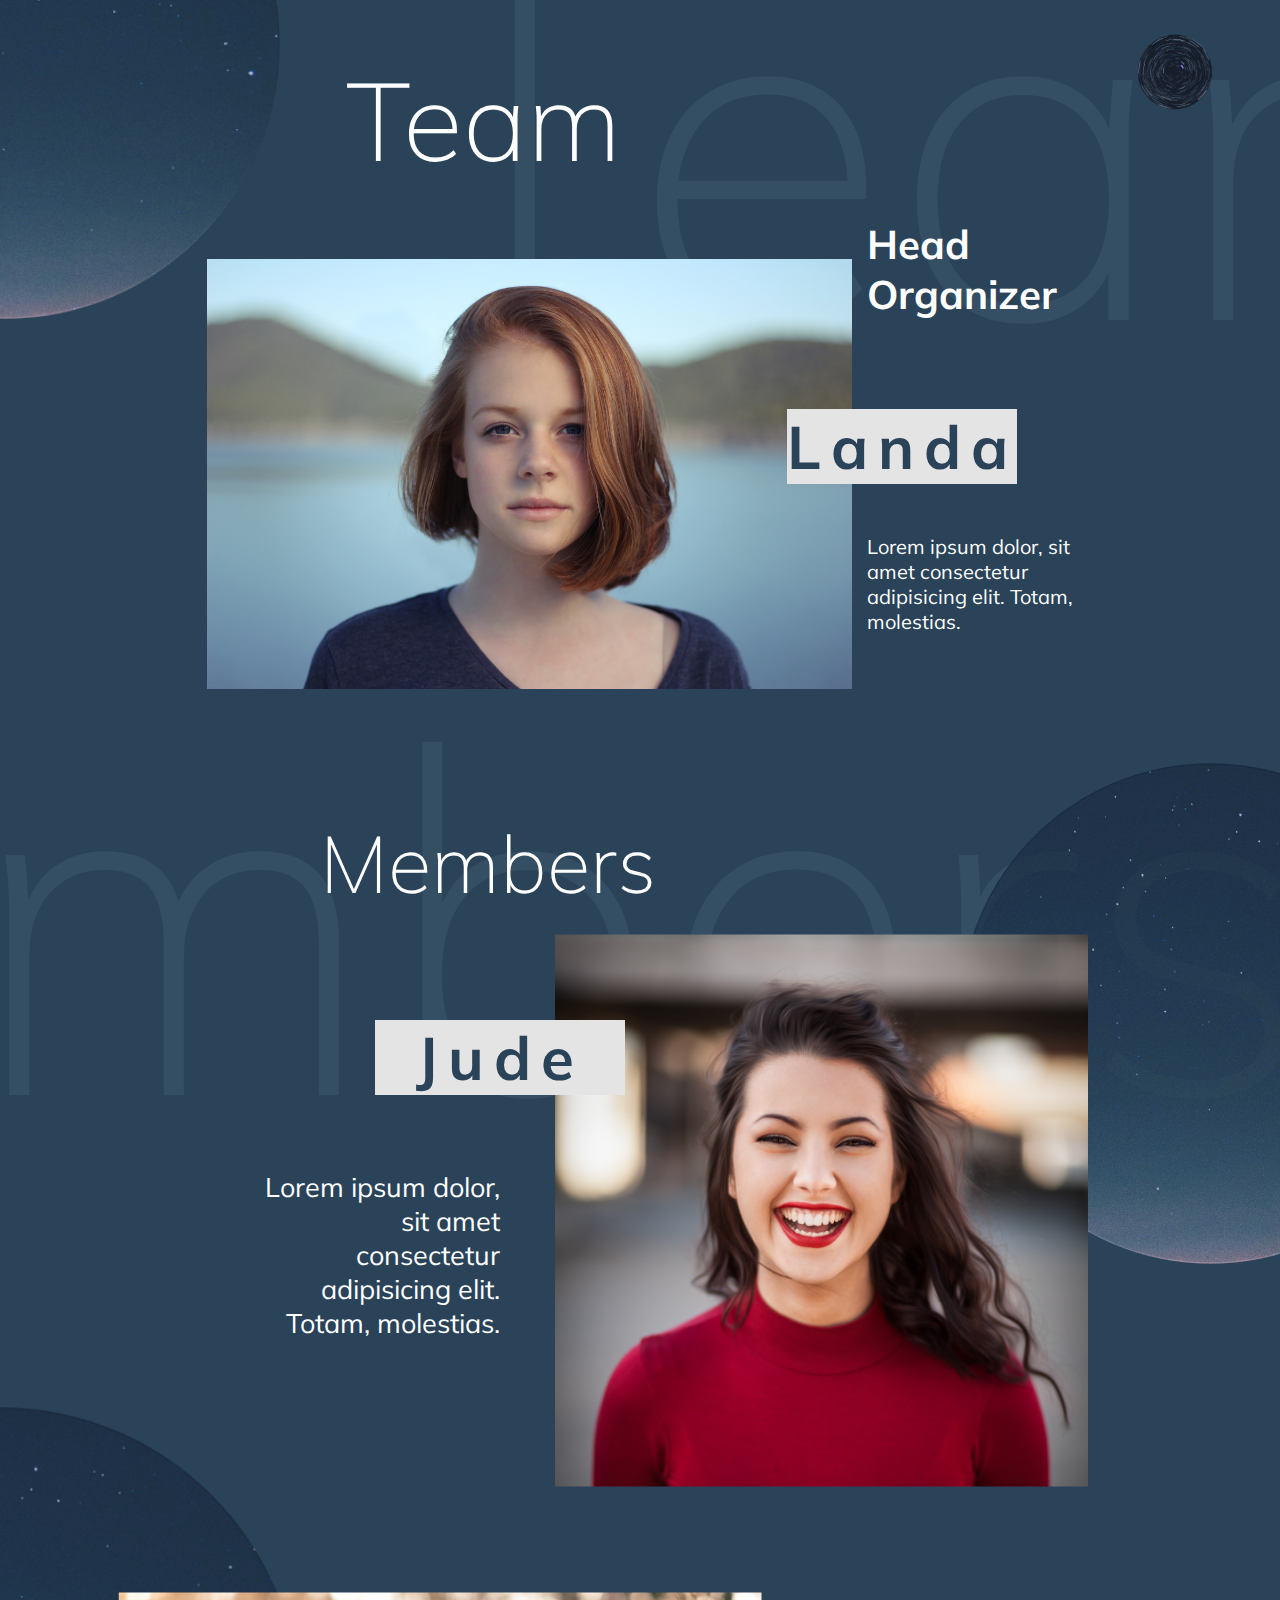
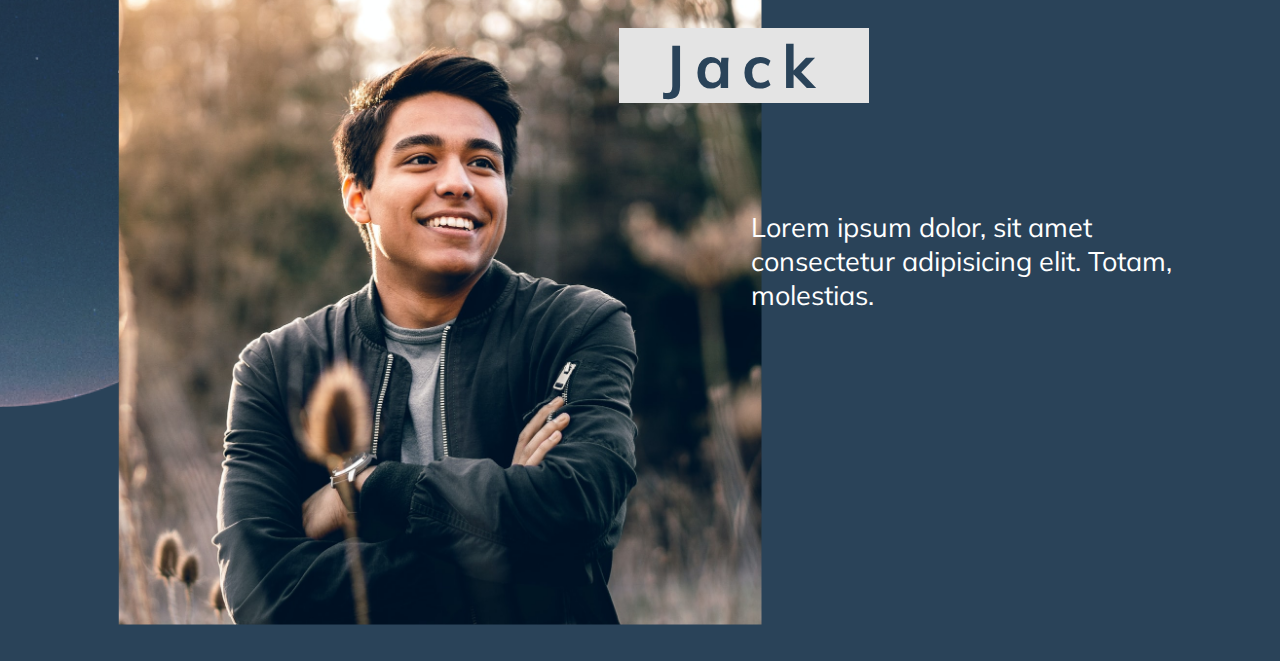
==== team.html @ 01e2f75c "home-page done without footer" ====
<!DOCTYPE html>
<html lang="en">

<head>
    <meta charset="UTF-8" />
    <meta name="viewport" content="width=device-width, initial-scale=1.0" />
    <title>Compass Crew</title>
    <link rel="stylesheet" href="./styles/styles.css" />
    <link
        href="https://fonts.googleapis.com/css2?family=Montserrat:wght@500&family=Muli:wght@300;400;500;700;800;900&display=swap"
        rel="stylesheet" />
</head>

<body>
    <div id="home">
        <div class="bg-home">
            <div class="menu">
                <a class="menu-icon"><img src="./images/icon.png" alt="" /></a>
                <nav class="nav-links">
                    <a href="index.html">
                        <h1>Compass Crew</h1>
                    </a>
                    <a href="#">
                        <ul>
                            Team
                        </ul>
                    </a>
                    <a href="#">
                        <ul>
                            Calendar
                        </ul>
                    </a>

                    <a href="#">
                        <ul>
                            About
                        </ul>
                    </a>

                    <a href="#">
                        <ul>
                            Join
                        </ul>
                    </a>
                </nav>
            </div>
            <div class="team">
                <div class="header">
                    <div class="over">
                        <div class="big-text">
                            <h1>Team</h1>
                        </div>
                    </div>

                    <div class="small-text">
                        <h2>Team</h2>
                    </div>
                    <div class="star-circle">
                        <img src="./images/star-circle.png" alt="" />
                    </div>
                </div>
                <div class="content">
                    <div class="portrait">
                        <img src="./images/portrait01.png" alt="" />
                    </div>
                    <div class="texts">
                        <div class="head-org">
                            <h1>Head Organizer</h1>
                        </div>
                        <div class="landa">
                            <h2>Landa</h2>
                        </div>
                        <div class="Lorem">
                            <p>
                                Lorem ipsum dolor, sit amet consectetur adipisicing elit.
                                Totam, molestias.
                            </p>
                        </div>
                    </div>
                </div>
            </div>

            <section class="members">
                <div class="over-mem">
                    <div class="mem-big-text">
                        <h1>
                            Members
                        </h1>
                    </div>
                </div>

                <div class="mem-small-text">
                    <h2>Members</h2>
                </div>
                <div class="starcircle">
                    <div class="star-circle-mem">
                        <img src="./images/star-circle.png" alt="" />
                    </div>
                </div>

                <div class="content-mem">
                    <div class="texts-mem">
                        <div class="jude">
                            <h2>Jude</h2>
                        </div>
                        <div class="Lorem-mem">
                            <p>
                                Lorem ipsum dolor, sit amet consectetur adipisicing elit.
                                Totam, molestias.
                            </p>
                        </div>
                    </div>
                    <div class="portrait-mem">
                        <img src="./images/portrait02.png" alt="" />
                    </div>
                </div>
            </section>

            <section id="members-2">
                <div class="starcircle-2">
                    <div class="star-circle-2">
                        <img src="./images/star-circle.png" alt="" />
                    </div>
                </div>

                <div class="content-mem-2">
                    <div class="portrait-mem-2">
                        <img src="./images/portrait03.png" alt="" />
                    </div>
                    <div class="texts-mem-2">
                        <div class="jack">
                            <h2>Jack</h2>
                        </div>
                        <div class="Lorem-mem-2">
                            <p>
                                Lorem ipsum dolor, sit amet consectetur adipisicing elit.
                                Totam, molestias.
                            </p>
                        </div>
                    </div>
                </div>
            </section>
        </div>
    </div>

    <script src="./js/main.js"></script>
</body>

</html>
---- styles/styles.css ----
* {
  margin: 0;
  padding: 0;
  -webkit-box-sizing: border-box;
          box-sizing: border-box;
}

#home-page {
  -webkit-transition: 0.5s;
  transition: 0.5s;
  position: relative;
  background: -webkit-gradient(linear, left top, left bottom, from(rgba(0, 0, 0, 0.3)), to(rgba(0, 0, 0, 0.5))), url(../images/bg.png);
  background: linear-gradient(rgba(0, 0, 0, 0.3), rgba(0, 0, 0, 0.5)), url(../images/bg.png);
  height: 100vh;
  width: auto;
  background-attachment: fixed;
  background-position: center;
  background-repeat: no-repeat;
  transition: 0.5s;
}

#home-page .container {
  display: -webkit-box;
  display: -ms-flexbox;
  display: flex;
  -webkit-box-orient: horizontal;
  -webkit-box-direction: normal;
      -ms-flex-direction: row;
          flex-direction: row;
  -webkit-box-pack: center;
      -ms-flex-pack: center;
          justify-content: center;
  -webkit-box-align: center;
      -ms-flex-align: center;
          align-items: center;
  position: relative;
  top: 30%;
  /*font-family: 'Muli',
sans-serif;
font-family: 'Montserrat',
sans-serif;*/
}

#home-page .container .nav-items {
  text-align: end;
  margin-right: 7%;
  line-height: 370%;
}

#home-page .container .nav-name {
  text-align: start;
  font-size: xx-large;
  margin-left: 7%;
}

#home-page .container .vl {
  border: 1px solid white;
  height: 250px;
  position: absolute;
  margin-left: -10px;
  border-radius: 100px;
}

#home-page .container h1 {
  color: white;
  font-family: "Muli", sans-serif;
  font-weight: 100;
  -webkit-transition: 0.5s;
  transition: 0.5s;
  letter-spacing: 4px;
}

#home-page .container h1:hover {
  color: black;
}

#home-page .container h2 {
  font-family: "Muli", sans-serif;
  font-weight: 100;
  width: 150px;
  letter-spacing: 5px;
  color: white;
  font-size: 60px;
}

#home-page .container a {
  text-decoration: none;
}

#home-page .container a:hover {
  color: white;
}

#home .menu a {
  text-decoration: none;
}

#home .menu-icon {
  display: -webkit-box;
  display: -ms-flexbox;
  display: flex;
  position: fixed;
  cursor: pointer;
  top: 8%;
  right: 5%;
  -webkit-transform: translate(-5%, -50%);
          transform: translate(-5%, -50%);
  z-index: 5;
}

#home .menu-icon img {
  height: 75px;
  width: auto;
  -webkit-transition: 0.5s;
  transition: 0.5s;
}

#home .menu-icon img:hover {
  height: 80px;
}

#home .nav-links {
  font-family: "Muli", sans-serif;
  position: fixed;
  display: -webkit-box;
  display: -ms-flexbox;
  display: flex;
  -webkit-box-pack: center;
      -ms-flex-pack: center;
          justify-content: center;
  -webkit-box-align: center;
      -ms-flex-align: center;
          align-items: center;
  text-align: center;
  background: white;
  height: 100vh;
  width: 100%;
  -webkit-box-orient: vertical;
  -webkit-box-direction: normal;
      -ms-flex-direction: column;
          flex-direction: column;
  -webkit-clip-path: circle(0px at 91% 10%);
          clip-path: circle(0px at 91% 10%);
  -webkit-transition: all 1s ease;
  transition: all 1s ease;
  z-index: 3;
}

#home .nav-links h1 {
  color: #3b3b3b;
  font-weight: 600;
  font-size: 50px;
  -webkit-transition: 0.5s;
  transition: 0.5s;
}

#home .nav-links h1:hover {
  color: black;
}

#home .nav-links ul {
  color: black;
  font-size: 30px;
  -webkit-transition: 0.5s;
  transition: 0.5s;
  text-decoration: underline;
}

#home .nav-links ul:hover {
  color: #818181;
  font-size: 35px;
}

#home .nav-links.open {
  z-index: 4;
  -webkit-clip-path: circle(1600px at 88% 10%);
          clip-path: circle(1600px at 88% 10%);
}

#home .bg-home {
  background-color: #2a4359;
  z-index: -9999999999;
}

#home .header {
  cursor: default;
}

#home .header .over .big-text {
  font-family: "Muli", sans-serif;
  position: absolute;
  overflow-x: hidden;
  left: 30%;
  right: 0;
  top: -18%;
  font-weight: 100;
  font-size: 240px;
  color: #344e63;
  pointer-events: none;
}

#home .header .over .big-text h1 {
  font-weight: 200;
}

#home .header .small-text {
  font-family: "Muli", sans-serif;
  position: relative;
  margin-left: 27%;
  top: 50px;
  color: white;
}

#home .header .small-text h2 {
  font-size: 110px;
  font-weight: 200;
  cursor: default;
}

#home .header .star-circle {
  position: absolute;
  margin-left: -270px;
  margin-top: -370px;
}

#home .header .star-circle img {
  height: 550px;
  width: auto;
}

#home .content {
  position: relative;
  display: -webkit-box;
  display: -ms-flexbox;
  display: flex;
  -webkit-box-orient: horizontal;
  -webkit-box-direction: normal;
      -ms-flex-direction: row;
          flex-direction: row;
  width: 70%;
  margin: 0 auto;
  margin-top: 120px;
  -webkit-box-pack: center;
      -ms-flex-pack: center;
          justify-content: center;
  -webkit-box-align: center;
      -ms-flex-align: center;
          align-items: center;
}

#home .content .portrait {
  padding: 0 15px;
}

#home .content .portrait img {
  height: 430px;
  width: auto;
}

#home .content .portrait .texts {
  padding: 0 15px;
}

#home .content .texts {
  font-family: "Muli", sans-serif;
  cursor: default;
}

#home .content .texts h1 {
  font-size: 40px;
  margin-top: -100px;
  color: #ffffff;
}

#home .content .texts h2 {
  margin-left: -80px;
  margin-top: 90px;
  margin-bottom: 50px;
  font-size: 60px;
  background-color: #e4e4e4;
  width: 230px;
  letter-spacing: 10px;
  color: #2a4359;
}

#home .content .texts p {
  font-size: 20px;
  color: #ffffff;
}

#home .members {
  cursor: default;
}

#home .members .mem-big-text {
  font-family: "Muli", sans-serif;
  position: absolute;
  overflow-x: hidden;
  left: -700px;
  font-weight: 100;
  font-size: 240px;
  color: #344e63;
  pointer-events: none;
  margin-top: -200px;
}

#home .members .mem-big-text h1 {
  font-weight: 200;
}

#home .members .mem-small-text {
  font-family: "Muli", sans-serif;
  position: absolute;
  margin-left: 25%;
  color: white;
}

#home .members .mem-small-text h2 {
  font-size: 80px;
  font-weight: 200;
}

#home .members .starcircle {
  position: relative;
}

#home .members .starcircle .star-circle-mem {
  position: absolute;
  overflow-x: hidden;
  left: 75%;
  right: 0;
  top: -50px;
}

#home .members .content-mem {
  position: relative;
  display: -webkit-box;
  display: -ms-flexbox;
  display: flex;
  -webkit-box-orient: horizontal;
  -webkit-box-direction: normal;
      -ms-flex-direction: row;
          flex-direction: row;
  width: 70%;
  margin: 0 auto;
  margin-top: 120px;
  -webkit-box-pack: center;
      -ms-flex-pack: center;
          justify-content: center;
  -webkit-box-align: center;
      -ms-flex-align: center;
          align-items: center;
}

#home .members .content-mem .portrait-mem {
  margin-top: 10%;
  z-index: 0;
}

#home .members .content-mem .portrait-mem img {
  height: 800px;
  width: auto;
  -webkit-clip-path: inset(4% 0 27% 0);
          clip-path: inset(4% 0 27% 0);
}

#home .members .content-mem .texts-mem {
  font-family: "Muli", sans-serif;
  text-align: right;
  z-index: 1;
}

#home .members .content-mem .texts-mem .jude {
  padding: 11% 0%;
}

#home .members .content-mem .texts-mem h2 {
  text-align: center;
  font-size: 60px;
  background-color: #e4e4e4;
  margin-right: -70px;
  margin-top: -200px;
  letter-spacing: 10px;
  color: #2a4359;
  float: right;
  width: 250px;
}

#home .members .content-mem .texts-mem p {
  font-size: 27px;
  color: #ffffff;
  padding-right: 15%;
  width: 80%;
  margin-top: -90px;
  float: right;
}

#home #members-2 {
  background-color: #2a4359;
}

#home #members-2 .starcircle-2 {
  position: relative;
}

#home #members-2 .starcircle-2 .star-circle-2 {
  position: absolute;
  overflow-x: hidden;
  margin-left: -300px;
  left: 0;
  margin-top: -300px;
}

#home #members-2 .starcircle-2 .star-circle-2 img {
  width: 600px;
  height: auto;
}

#home .content-mem-2 {
  position: relative;
  display: -webkit-box;
  display: -ms-flexbox;
  display: flex;
  -webkit-box-orient: horizontal;
  -webkit-box-direction: normal;
      -ms-flex-direction: row;
          flex-direction: row;
  width: auto;
  margin: 0 auto;
  -webkit-box-pack: center;
      -ms-flex-pack: center;
          justify-content: center;
  -webkit-box-align: center;
      -ms-flex-align: center;
          align-items: center;
}

#home .content-mem-2 .portrait-mem-2 {
  margin-top: -250px;
  z-index: 0;
  margin-left: -150px;
}

#home .content-mem-2 .portrait-mem-2 img {
  height: 800px;
  width: auto;
  -webkit-clip-path: inset(17% 22% 4% 23%);
          clip-path: inset(17% 22% 4% 23%);
}

#home .content-mem-2 .texts-mem-2 {
  font-family: "Muli", sans-serif;
  text-align: left;
  z-index: 1;
  margin-left: -400px;
  margin-top: -300px;
}

#home .content-mem-2 .texts-mem-2 .jack {
  padding: 11% 0%;
}

#home .content-mem-2 .texts-mem-2 h2 {
  text-align: center;
  font-size: 60px;
  background-color: #e4e4e4;
  margin-right: -70px;
  margin-top: -200px;
  letter-spacing: 10px;
  color: #2a4359;
  float: left;
  width: 250px;
}

#home .content-mem-2 .texts-mem-2 p {
  font-size: 27px;
  color: #ffffff;
  padding-right: 15%;
  width: 80%;
  margin-top: -90px;
  float: right;
}
/*# sourceMappingURL=styles.css.map */
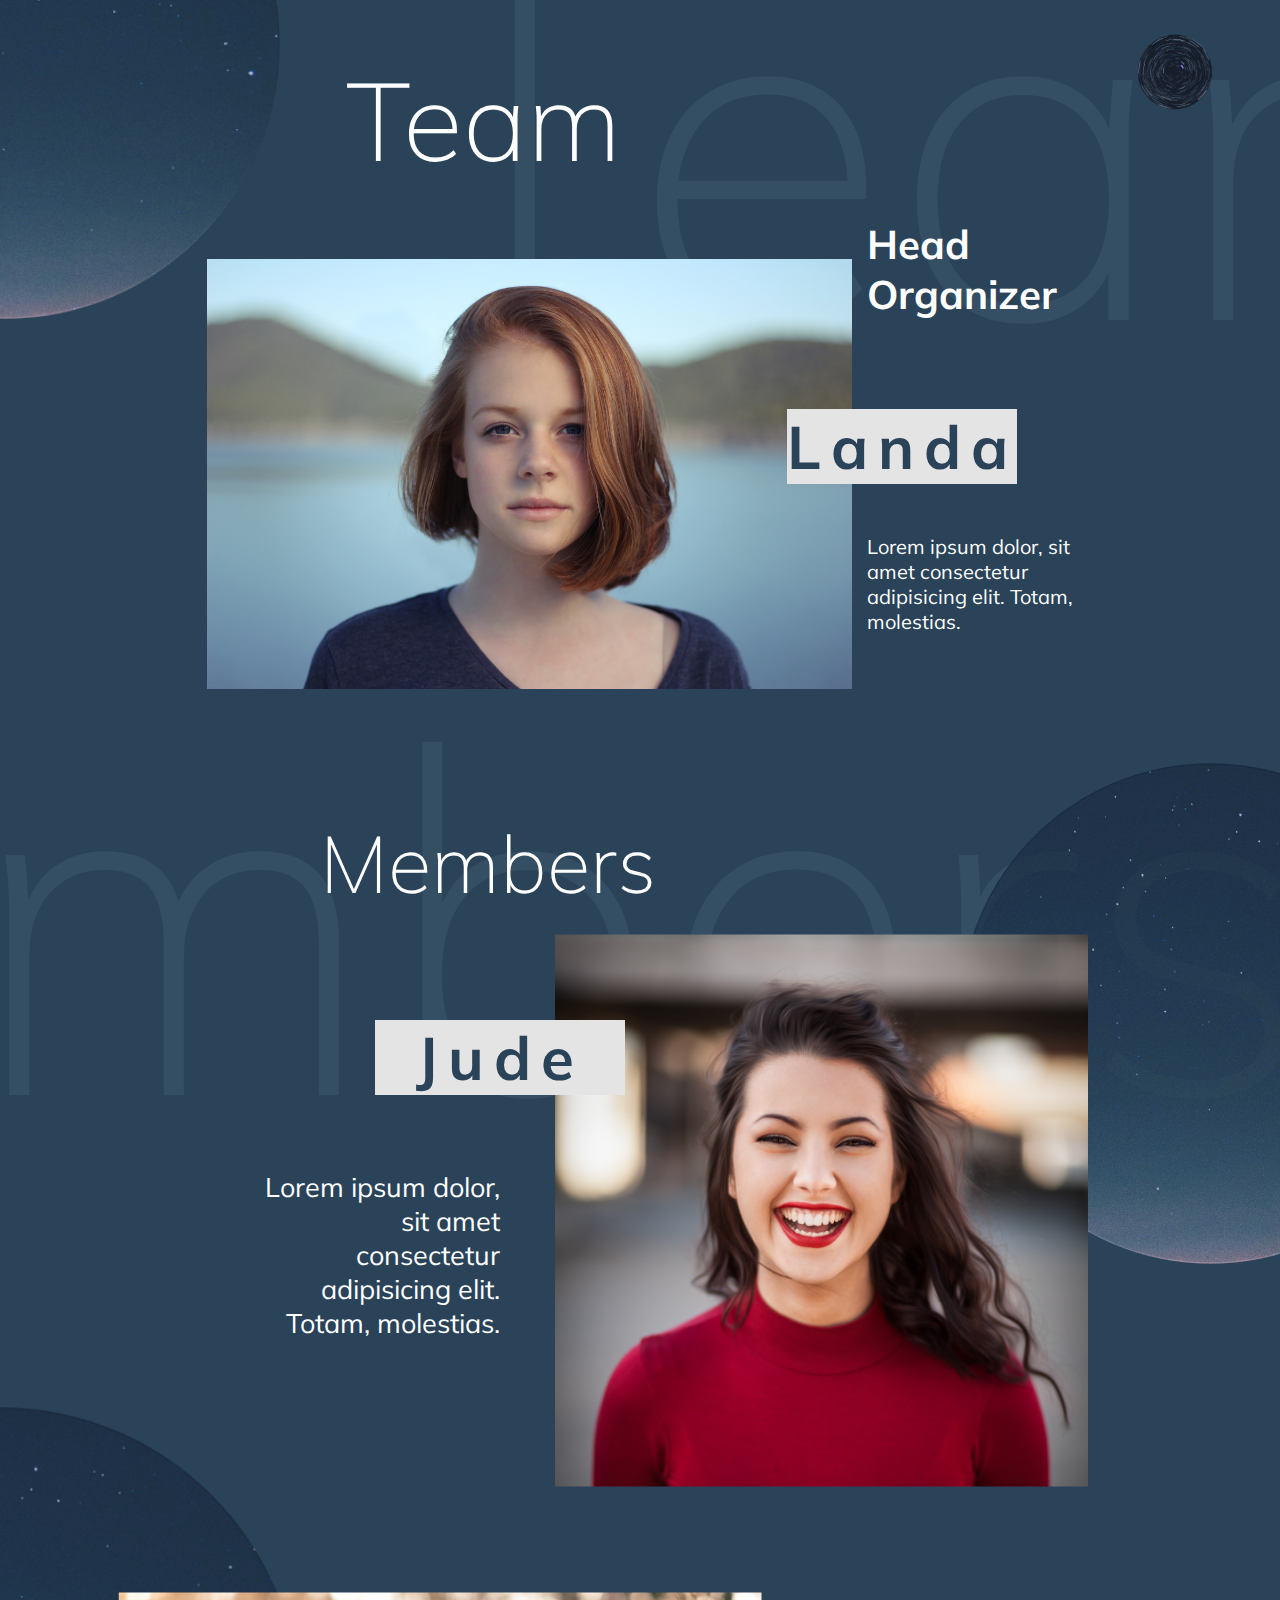
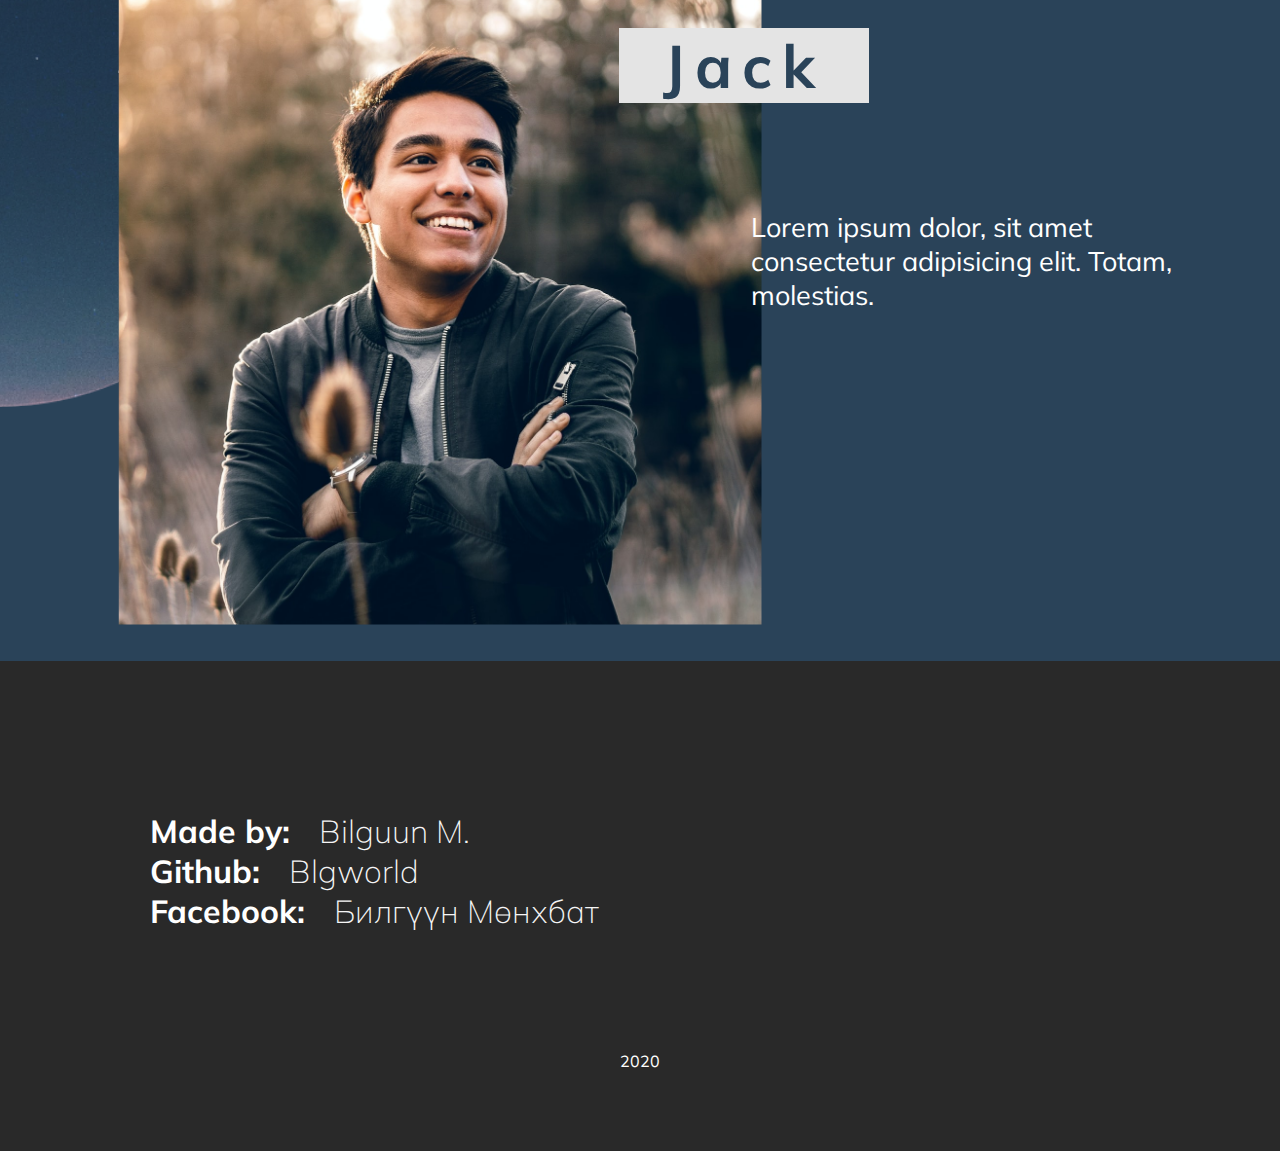
==== commit 95f004de: "fixed without join" ====
--- a/team.html
+++ b/team.html
@@ -4,7 +4,7 @@
 <head>
     <meta charset="UTF-8" />
     <meta name="viewport" content="width=device-width, initial-scale=1.0" />
-    <title>Compass Crew</title>
+    <title>Team</title>
     <link rel="stylesheet" href="./styles/styles.css" />
     <link
         href="https://fonts.googleapis.com/css2?family=Montserrat:wght@500&family=Muli:wght@300;400;500;700;800;900&display=swap"
@@ -17,27 +17,27 @@
             <div class="menu">
                 <a class="menu-icon"><img src="./images/icon.png" alt="" /></a>
                 <nav class="nav-links">
-                    <a href="index.html">
+                    <a href="./index.html">
                         <h1>Compass Crew</h1>
                     </a>
-                    <a href="#">
+                    <a href="./team.html">
                         <ul>
                             Team
                         </ul>
                     </a>
-                    <a href="#">
+                    <a href="./calendar.html">
                         <ul>
                             Calendar
                         </ul>
                     </a>
 
-                    <a href="#">
+                    <a href="./about.html">
                         <ul>
                             About
                         </ul>
                     </a>
 
-                    <a href="#">
+                    <a href="./join.html">
                         <ul>
                             Join
                         </ul>
@@ -140,6 +140,27 @@
                     </div>
                 </div>
             </section>
+
+            <section id="footer">
+                <footer>
+                    <div class="footer-texts">
+                        <div class="footer-h1">
+                            <h1>
+                                Made by: <a href="#">Bilguun M.</a>
+                            </h1>
+                            <h1>
+                                Github: <a href="#">Blgworld</a>
+                            </h1>
+                            <h1>
+                                Facebook: <a href="#">Билгүүн Мөнхбат</a>
+                            </h1>
+                            </>
+
+                            <p>2020</p>
+
+                        </div>
+                </footer>
+            </section>
         </div>
     </div>
 
--- a/styles/styles.css
+++ b/styles/styles.css
@@ -1,3 +1,6 @@
+@import url("https://fonts.googleapis.com/css2?family=Amiri&display=swap");
+@import url("https://fonts.googleapis.com/css2?family=Amiri&display=swap");
+@import url("https://fonts.googleapis.com/css2?family=Amiri&display=swap");
 * {
   margin: 0;
   padding: 0;
@@ -5,21 +8,53 @@
           box-sizing: border-box;
 }
 
-#home-page {
-  -webkit-transition: 0.5s;
-  transition: 0.5s;
-  position: relative;
-  background: -webkit-gradient(linear, left top, left bottom, from(rgba(0, 0, 0, 0.3)), to(rgba(0, 0, 0, 0.5))), url(../images/bg.png);
-  background: linear-gradient(rgba(0, 0, 0, 0.3), rgba(0, 0, 0, 0.5)), url(../images/bg.png);
+#calendar {
+  font-family: "Muli", sans-serif;
+  cursor: default;
+}
+
+#calendar .upcoming-txt {
+  position: relative;
+  width: 29%;
+  margin: 0 auto;
+  text-align: center;
+  z-index: 1;
+}
+
+#calendar .upcoming-txt h1 {
+  position: absolute;
+  text-align: center;
+  background-color: white;
+  color: #2a4359;
+  top: 100px;
+  font-weight: 100;
+  letter-spacing: 14px;
+}
+
+#calendar .texts-cl {
+  margin-left: -20px;
+}
+
+#calendar .small-texts {
+  display: -webkit-box;
+  display: -ms-flexbox;
+  display: flex;
+  -webkit-box-orient: horizontal;
+  -webkit-box-direction: normal;
+      -ms-flex-direction: row;
+          flex-direction: row;
+}
+
+#calendar .calendar-container {
+  background-image: url(../images/calendar-bg.png);
+  position: relative;
   height: 100vh;
   width: auto;
   background-attachment: fixed;
   background-position: center;
   background-repeat: no-repeat;
+  -webkit-transition: 0.5s;
   transition: 0.5s;
-}
-
-#home-page .container {
   display: -webkit-box;
   display: -ms-flexbox;
   display: flex;
@@ -34,10 +69,128 @@
       -ms-flex-align: center;
           align-items: center;
   position: relative;
+  padding-top: 200px;
+  margin-left: 20px;
+  color: white;
+}
+
+#calendar .calendar-container .cal-date {
+  text-align: end;
+  padding-right: 200px;
+  font-family: 'Amiri',+ serif;
+}
+
+#calendar .calendar-container .cal-loc {
+  text-align: start;
+  padding-left: 200px;
+  font-family: 'Amiri',+ serif;
+}
+
+#calendar .calendar-container .vl {
+  border: 1px solid white;
+  height: 250px;
+  position: absolute;
+  margin-left: -45px;
+  border-radius: 100px;
+}
+
+#calendar .calendar-container h1 {
+  font-weight: 100;
+  padding: 30px 0px;
+}
+
+#about {
+  background: -webkit-gradient(linear, left top, left bottom, from(rgba(0, 0, 0, 0.5)), to(rgba(0, 0, 0, 0.5))), url(../images/about-bg.png);
+  background: linear-gradient(rgba(0, 0, 0, 0.5), rgba(0, 0, 0, 0.5)), url(../images/about-bg.png);
+  background-attachment: fixed;
+  background-position: center;
+  background-repeat: no-repeat;
+  background-size: cover;
+  height: 100vh;
+  width: auto;
+  position: relative;
+  font-family: "Muli", sans-serif;
+}
+
+#about .about-us-txt {
+  position: absolute;
+  left: 50%;
+  margin-right: -50%;
+  -webkit-transform: translate(-50%, -50%);
+          transform: translate(-50%, -50%);
+  top: 20%;
+  background-color: white;
+  padding: 15px;
+}
+
+#about .about-us-txt h1 {
+  letter-spacing: 10px;
+  font-weight: 100;
+  color: #523cb3;
+}
+
+#about .about-us-txts {
+  display: -webkit-box;
+  display: -ms-flexbox;
+  display: flex;
+  -webkit-box-pack: center;
+      -ms-flex-pack: center;
+          justify-content: center;
+  text-align: center;
+  position: absolute;
+  top: 50%;
+  left: 50%;
+  margin-right: -51%;
+  -webkit-transform: translate(-50%, -50%);
+          transform: translate(-50%, -50%);
+  -webkit-box-sizing: border-box;
+          box-sizing: border-box;
+  width: 40%;
+  line-height: 70px;
+}
+
+#about .about-us-txts p {
+  font-size: 30px;
+  color: white;
+  font-family: 'Amiri',+ serif;
+}
+
+#home-page {
+  -webkit-transition: 0.5s;
+  transition: 0.5s;
+  position: relative;
+  background: -webkit-gradient(linear, left top, left bottom, from(rgba(0, 0, 0, 0.3)), to(rgba(0, 0, 0, 0.5))), url(../images/bg.png);
+  background: linear-gradient(rgba(0, 0, 0, 0.3), rgba(0, 0, 0, 0.5)), url(../images/bg.png);
+  height: 100vh;
+  width: auto;
+  background-attachment: fixed;
+  background-position: center;
+  background-repeat: no-repeat;
+  transition: 0.5s;
+}
+
+#home-page .container {
+  display: -webkit-box;
+  display: -ms-flexbox;
+  display: flex;
+  -webkit-box-orient: horizontal;
+  -webkit-box-direction: normal;
+      -ms-flex-direction: row;
+          flex-direction: row;
+  -webkit-box-pack: center;
+      -ms-flex-pack: center;
+          justify-content: center;
+  -webkit-box-align: center;
+      -ms-flex-align: center;
+          align-items: center;
+  position: relative;
   top: 30%;
-  /*font-family: 'Muli',
-sans-serif;
-font-family: 'Montserrat',
+  /*font-family: 'Muli',
+sans-serif;
+font-family: 'Montserrat',
 sans-serif;*/
 }
 
@@ -81,6 +234,7 @@
   letter-spacing: 5px;
   color: white;
   font-size: 60px;
+  cursor: default;
 }
 
 #home-page .container a {
@@ -480,4 +634,34 @@
   margin-top: -90px;
   float: right;
 }
+
+#home footer {
+  background-color: #292929;
+  font-family: "Muli", sans-serif;
+  color: white;
+}
+
+#home footer .footer-texts .footer-h1 {
+  padding: 150px;
+  cursor: default;
+}
+
+#home footer .footer-texts .footer-h1 a {
+  padding-left: 20px;
+  text-decoration: none;
+  color: whitesmoke;
+  font-weight: 100;
+  -webkit-transition: 0.2s;
+  transition: 0.2s;
+}
+
+#home footer .footer-texts .footer-h1 a:hover {
+  color: #929292;
+}
+
+#home footer .footer-texts p {
+  text-align: center;
+  margin-top: 120px;
+  margin-bottom: -70px;
+}
 /*# sourceMappingURL=styles.css.map */